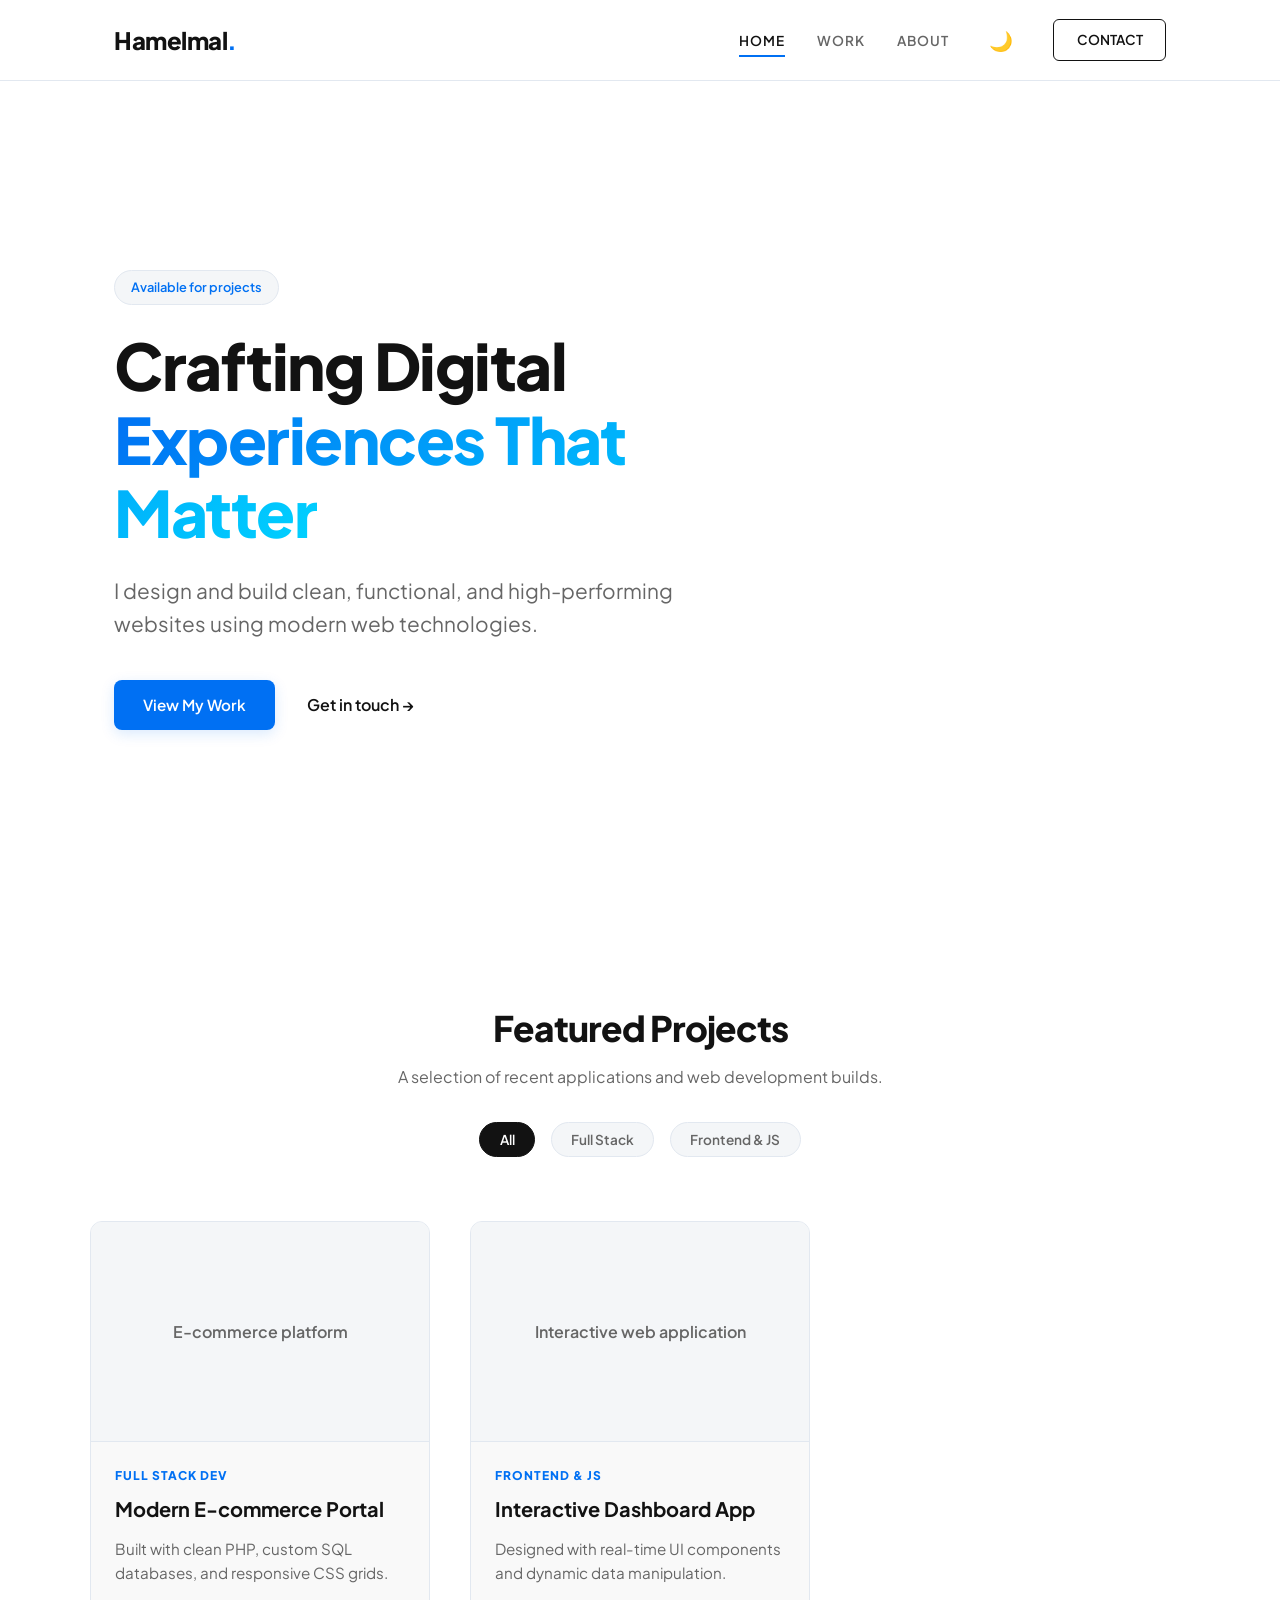
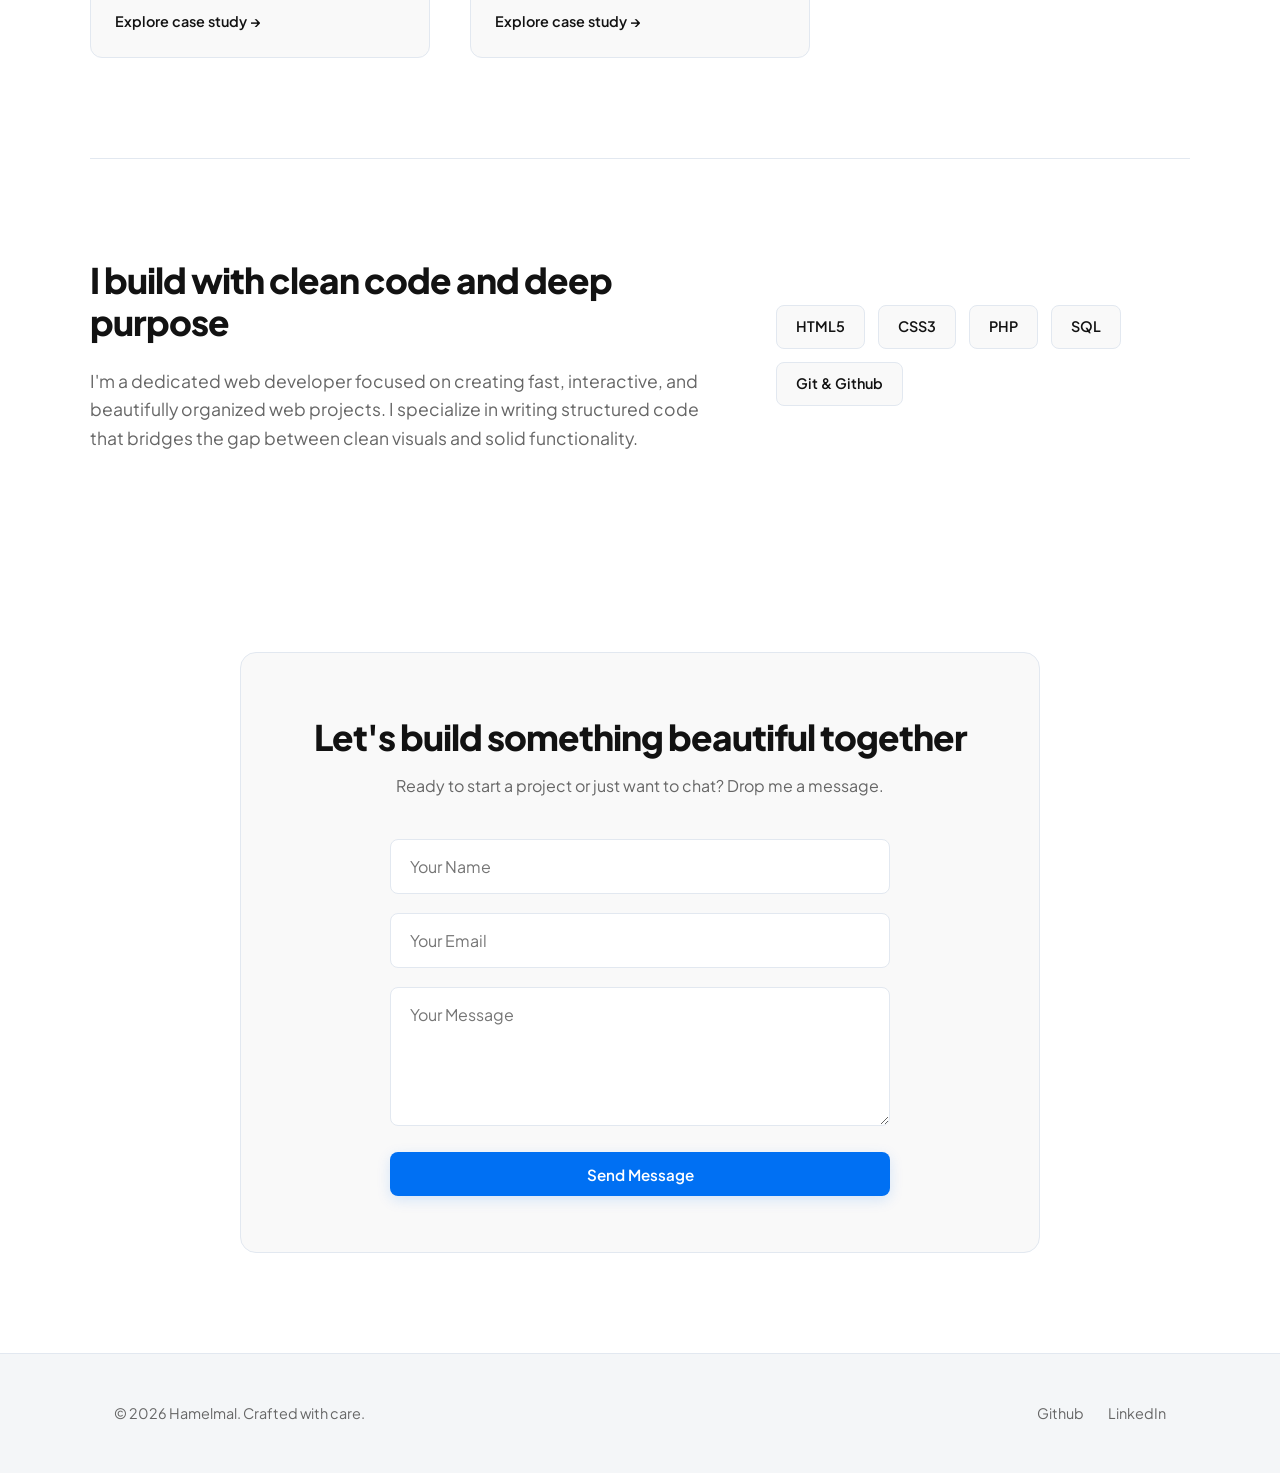
==== Hamelmal-portfolio/index.html @ d81bc96d "Add files via upload" ====
<!DOCTYPE html>
<html lang="en">
<head>
  <meta charset="UTF-8">
  <meta name="viewport" content="width=device-width, initial-scale=1.0">
  <title>Hamelmal | Portfolio</title>
  <link rel="stylesheet" href="style/style.css">
  <link rel="preconnect" href="https://fonts.googleapis.com">
  <link rel="preconnect" href="https://fonts.gstatic.com" crossorigin>
  <link href="https://fonts.googleapis.com/css2?family=Plus+Jakarta+Sans:wght@300;400;600;800&display=swap" rel="stylesheet">
</head>
<body>
  <header>
    <nav class="container">
      <div class="logo">Hamelmal<span>.</span></div>
      <ul class="nav-links">
        <li><a href="#hero" class="nav-link active">HOME</a></li>
        <li><a href="#projects" class="nav-link">WORK</a></li>
        <li><a href="#about" class="nav-link">ABOUT</a></li>
        <li><button id="theme-toggle" aria-label="Toggle Theme" class="theme-btn">🌙</button></li>
        <li><a href="#contact" class="btn-secondary">CONTACT</a></li>
      </ul>
    </nav>
  </header>

  <section id="hero" class="hero-section container">
    <div class="hero-content">
      <span class="badge">Available for projects</span>
      <h1>Crafting Digital <br><span class="gradient-text">Experiences That Matter</span></h1>
      <p>I design and build clean, functional, and high-performing websites using modern web technologies.</p>
      <div class="hero-cta">
        <a href="#projects" class="btn-primary">View My Work</a>
        <a href="#contact" class="btn-text">Get in touch &rarr;</a>
      </div>
    </div>
  </section>

  <section id="projects" class="projects-section container reveal-on-scroll">
    <div class="section-header">
      <h2>Featured Projects</h2>
      <p>A selection of recent applications and web development builds.</p>
      
      <!-- Project Filter Control -->
      <div class="filter-container">
        <button class="filter-btn active" data-filter="all">All</button>
        <button class="filter-btn" data-filter="fullstack">Full Stack</button>
        <button class="filter-btn" data-filter="frontend">Frontend & JS</button>
      </div>
    </div>

    <div class="projects-grid">
      <div class="project-card" data-category="fullstack">
        <div class="project-image">
          <div class="image-placeholder">E-commerce platform</div>
        </div>
        <div class="project-info">
          <span class="project-category">Full Stack Dev</span>
          <h3>Modern E-commerce Portal</h3>
          <p>Built with clean PHP, custom SQL databases, and responsive CSS grids.</p>
          <a href="#" class="project-link">Explore case study &rarr;</a>
        </div>
      </div>

      <div class="project-card" data-category="frontend">
        <div class="project-image">
          <div class="image-placeholder">Interactive web application</div>
        </div>
        <div class="project-info">
          <span class="project-category">Frontend & JS</span>
          <h3>Interactive Dashboard App</h3>
          <p>Designed with real-time UI components and dynamic data manipulation.</p>
          <a href="#" class="project-link">Explore case study &rarr;</a>
        </div>
      </div>
    </div>
  </section>

  <section id="about" class="about-section container reveal-on-scroll">
    <div class="about-grid">
      <div class="about-text">
        <h2>I build with clean code and deep purpose</h2>
        <p>I'm a dedicated web developer focused on creating fast, interactive, and beautifully organized web projects. I specialize in writing structured code that bridges the gap between clean visuals and solid functionality.</p>
      </div>
      <div class="skills-tags">
        <span>HTML5</span>
        <span>CSS3</span>
        <span>PHP</span>
        <span>SQL</span>
        <span>Git & Github</span>
      </div>
    </div>
  </section>

  <section id="contact" class="contact-section container reveal-on-scroll">
    <div class="contact-card">
      <h2>Let's build something beautiful together</h2>
      <p>Ready to start a project or just want to chat? Drop me a message.</p>
      <form id="contact-form" class="contact-form">
        <div class="form-group">
          <input type="text" id="name" required placeholder="Your Name">
        </div>
        <div class="form-group">
          <!-- Added crucial email field -->
          <input type="email" id="email" required placeholder="Your Email">
        </div>
        <div class="form-group">
          <textarea id="message" required placeholder="Your Message" rows="5"></textarea>
        </div>
        <button type="submit" class="btn-primary">Send Message</button>
        <div id="form-feedback" class="form-feedback hidden"></div>
      </form>
    </div>
  </section>

  <footer>
    <div class="container footer-content">
      <p>&copy; 2026 Hamelmal. Crafted with care.</p>
      <div class="footer-links">
        <a href="https://github.com/hamelmal22">Github</a>
        <a href="#">LinkedIn</a>
      </div>
    </div>
  </footer>

  <script src="script.js"></script>
</body>
</html>
---- Hamelmal-portfolio/style/style.css ----
/* ==========================================================================
   1. VARIABLES & THEMES
   ========================================================================== */
:root {
  /* Fonts */
  --font-primary: 'Plus Jakarta Sans', sans-serif;

  /* Light Theme Palette */
  --bg-primary: #ffffff;
  --bg-secondary: #f4f6f8;
  --bg-card: #f9f9f9;
  --text-primary: #121212;
  --text-secondary: #666666;
  --accent-color: #0070f3;
  --accent-glow: rgba(0, 112, 243, 0.15);
  --border-color: #e2e8f0;
  
  /* Animations & Spacing */
  --transition-speed: 0.3s;
  --transition-bounce: cubic-bezier(0.175, 0.885, 0.32, 1.275);
  --container-width: 1100px;
}

[data-theme="dark"] {
  /* Dark Theme Palette */
  --bg-primary: #0f111a;
  --bg-secondary: #0a0c12;
  --bg-card: #1a1d2e;
  --text-primary: #f8f9fa;
  --text-secondary: #a0aec0;
  --accent-color: #3b82f6;
  --accent-glow: rgba(59, 130, 246, 0.25);
  --border-color: #2d3748;
}

/* ==========================================================================
   2. GLOBAL RESET & BASE STYLES
   ========================================================================== */
* {
  box-sizing: border-box;
  margin: 0;
  padding: 0;
}

html {
  scroll-behavior: smooth;
}

body {
  font-family: var(--font-primary);
  background-color: var(--bg-primary);
  color: var(--text-primary);
  line-height: 1.6;
  transition: background-color var(--transition-speed), color var(--transition-speed);
  overflow-x: hidden;
}

a {
  color: inherit;
  text-decoration: none;
  transition: color var(--transition-speed);
}

img {
  max-width: 100%;
  display: block;
}

ul {
  list-style: none;
}

button, input, textarea {
  font-family: inherit;
}

/* ==========================================================================
   3. UTILITY CLASSES & REVEAL SYSTEM
   ========================================================================== */
.container {
  max-width: var(--container-width);
  margin: 0 auto;
  padding: 0 1.5rem;
}

.gradient-text {
  background: linear-gradient(135deg, var(--accent-color), #00d2ff);
  -webkit-background-clip: text;
  -webkit-text-fill-color: transparent;
  background-clip: text;
}

/* Scroll reveal properties */
.reveal-on-scroll {
  opacity: 0;
  transform: translateY(30px);
  transition: opacity 0.8s cubic-bezier(0.25, 1, 0.5, 1), 
              transform 0.8s cubic-bezier(0.25, 1, 0.5, 1);
}

.reveal-on-scroll.active {
  opacity: 1;
  transform: translateY(0);
}

.hidden {
  display: none !important;
}

/* ==========================================================================
   4. NAVIGATION HEADER
   ========================================================================== */
header {
  position: fixed;
  top: 0;
  left: 0;
  width: 100%;
  background-color: rgba(var(--bg-primary), 0.8);
  backdrop-filter: blur(10px);
  -webkit-backdrop-filter: blur(10px);
  border-bottom: 1px solid var(--border-color);
  z-index: 1000;
  transition: background-color var(--transition-speed), border-color var(--transition-speed);
}

nav {
  display: flex;
  justify-content: space-between;
  align-items: center;
  height: 80px;
}

.logo {
  font-size: 1.5rem;
  font-weight: 800;
  letter-spacing: -0.5px;
}

.logo span {
  color: var(--accent-color);
}

.nav-links {
  display: flex;
  align-items: center;
  gap: 2rem;
}

.nav-link {
  font-size: 0.85rem;
  font-weight: 600;
  letter-spacing: 1px;
  color: var(--text-secondary);
  padding: 0.5rem 0;
  position: relative;
}

.nav-link:hover,
.nav-link.active {
  color: var(--text-primary);
}

/* Elegant bottom-border indicator for active states */
.nav-link::after {
  content: '';
  position: absolute;
  bottom: 0;
  left: 0;
  width: 100%;
  height: 2px;
  background-color: var(--accent-color);
  transform: scaleX(0);
  transform-origin: right;
  transition: transform 0.3s ease;
}

.nav-link.active::after {
  transform: scaleX(1);
  transform-origin: left;
}

/* Interactive Theme Toggle Button */
.theme-btn {
  background: none;
  border: none;
  font-size: 1.2rem;
  cursor: pointer;
  padding: 0.5rem;
  border-radius: 50%;
  transition: transform var(--transition-speed) var(--transition-bounce), background-color var(--transition-speed);
  display: flex;
  align-items: center;
  justify-content: center;
}

.theme-btn:hover {
  transform: scale(1.15) rotate(15deg);
  background-color: var(--bg-secondary);
}

/* ==========================================================================
   5. BUTTON STYLING
   ========================================================================== */
.btn-primary {
  display: inline-block;
  background-color: var(--accent-color);
  color: #ffffff;
  padding: 0.8rem 1.8rem;
  font-size: 0.95rem;
  font-weight: 600;
  border: none;
  border-radius: 8px;
  cursor: pointer;
  transition: all var(--transition-speed) ease;
  box-shadow: 0 4px 14px var(--accent-glow);
}

.btn-primary:hover {
  transform: translateY(-2px);
  box-shadow: 0 6px 20px var(--accent-glow);
  opacity: 0.95;
}

.btn-secondary {
  display: inline-block;
  border: 1px solid var(--text-primary);
  background-color: transparent;
  color: var(--text-primary);
  padding: 0.6rem 1.4rem;
  font-size: 0.85rem;
  font-weight: 600;
  border-radius: 6px;
  transition: all var(--transition-speed) ease;
}

.btn-secondary:hover {
  background-color: var(--text-primary);
  color: var(--bg-primary);
}

.btn-text {
  display: inline-flex;
  align-items: center;
  font-weight: 600;
  color: var(--text-primary);
  gap: 0.5rem;
  transition: gap var(--transition-speed) ease;
}

.btn-text:hover {
  gap: 0.8rem;
  color: var(--accent-color);
}

/* ==========================================================================
   6. HERO SECTION
   ========================================================================== */
.hero-section {
  min-height: 100vh;
  display: flex;
  align-items: center;
  padding-top: 100px; /* Header space */
}

.hero-content {
  max-width: 700px;
}

.badge {
  display: inline-block;
  background-color: var(--bg-secondary);
  border: 1px solid var(--border-color);
  color: var(--accent-color);
  font-size: 0.8rem;
  font-weight: 600;
  padding: 0.4rem 1rem;
  border-radius: 50px;
  margin-bottom: 1.5rem;
}

.hero-content h1 {
  font-size: clamp(2.5rem, 5vw, 4rem);
  line-height: 1.15;
  font-weight: 800;
  letter-spacing: -1.5px;
  margin-bottom: 1.5rem;
}

.hero-content p {
  font-size: clamp(1.1rem, 2vw, 1.3rem);
  color: var(--text-secondary);
  margin-bottom: 2.5rem;
  max-width: 580px;
}

.hero-cta {
  display: flex;
  align-items: center;
  gap: 2rem;
}

/* ==========================================================================
   7. WORK / PROJECTS SECTION
   ========================================================================== */
.projects-section {
  padding: 100px 0;
}

.section-header {
  text-align: center;
  margin-bottom: 4rem;
}

.section-header h2 {
  font-size: 2.2rem;
  font-weight: 800;
  letter-spacing: -1px;
  margin-bottom: 0.5rem;
}

.section-header p {
  color: var(--text-secondary);
}

/* Dynamic Filter System */
.filter-container {
  display: flex;
  justify-content: center;
  gap: 1rem;
  margin-top: 2rem;
  flex-wrap: wrap;
}

.filter-btn {
  background-color: var(--bg-secondary);
  border: 1px solid var(--border-color);
  color: var(--text-secondary);
  padding: 0.5rem 1.2rem;
  border-radius: 30px;
  font-size: 0.85rem;
  font-weight: 600;
  cursor: pointer;
  transition: all var(--transition-speed) ease;
}

.filter-btn:hover,
.filter-btn.active {
  background-color: var(--text-primary);
  border-color: var(--text-primary);
  color: var(--bg-primary);
}

/* Projects Grid Layout */
.projects-grid {
  display: grid;
  grid-template-columns: repeat(auto-fill, minmax(320px, 1fr));
  gap: 2.5rem;
}

.project-card {
  background-color: var(--bg-card);
  border: 1px solid var(--border-color);
  border-radius: 12px;
  overflow: hidden;
  display: flex;
  flex-direction: column;
  transition: transform 0.4s var(--transition-bounce), box-shadow 0.4s ease, opacity 0.4s ease;
}

.project-card:hover {
  transform: translateY(-8px);
  box-shadow: 0 12px 30px rgba(0, 0, 0, 0.08);
}

.project-image {
  position: relative;
  height: 220px;
  background-color: var(--bg-secondary);
  display: flex;
  align-items: center;
  justify-content: center;
  overflow: hidden;
  border-bottom: 1px solid var(--border-color);
}

.image-placeholder {
  font-weight: 600;
  font-size: 1rem;
  color: var(--text-secondary);
  text-align: center;
}

.project-info {
  padding: 1.5rem;
  display: flex;
  flex-direction: column;
  flex-grow: 1;
}

.project-category {
  color: var(--accent-color);
  font-size: 0.75rem;
  font-weight: 800;
  text-transform: uppercase;
  letter-spacing: 1px;
  margin-bottom: 0.5rem;
}

.project-info h3 {
  font-size: 1.25rem;
  font-weight: 700;
  margin-bottom: 0.75rem;
}

.project-info p {
  color: var(--text-secondary);
  font-size: 0.95rem;
  margin-bottom: 1.5rem;
  flex-grow: 1;
}

.project-link {
  font-weight: 600;
  font-size: 0.9rem;
  color: var(--text-primary);
  display: inline-flex;
  align-items: center;
  gap: 0.25rem;
  transition: gap var(--transition-speed) ease;
}

.project-link:hover {
  color: var(--accent-color);
  gap: 0.5rem;
}

/* ==========================================================================
   8. ABOUT SECTION
   ========================================================================== */
.about-section {
  padding: 100px 0;
  border-top: 1px solid var(--border-color);
}

.about-grid {
  display: grid;
  grid-template-columns: 1.2fr 0.8fr;
  gap: 4rem;
  align-items: center;
}

.about-text h2 {
  font-size: 2.2rem;
  font-weight: 800;
  letter-spacing: -1px;
  line-height: 1.2;
  margin-bottom: 1.5rem;
}

.about-text p {
  color: var(--text-secondary);
  font-size: 1.1rem;
}

.skills-tags {
  display: flex;
  flex-wrap: wrap;
  gap: 0.8rem;
}

.skills-tags span {
  background-color: var(--bg-card);
  border: 1px solid var(--border-color);
  color: var(--text-primary);
  padding: 0.6rem 1.2rem;
  font-size: 0.9rem;
  font-weight: 600;
  border-radius: 8px;
  transition: all var(--transition-speed) ease;
}

.skills-tags span:hover {
  background-color: var(--accent-color);
  color: #ffffff;
  border-color: var(--accent-color);
  transform: translateY(-2px);
}

/* ==========================================================================
   9. CONTACT FORM SECTION
   ========================================================================== */
.contact-section {
  padding: 100px 0;
}

.contact-card {
  background-color: var(--bg-card);
  border: 1px solid var(--border-color);
  border-radius: 16px;
  padding: 3.5rem;
  text-align: center;
  max-width: 800px;
  margin: 0 auto;
}

.contact-card h2 {
  font-size: 2.2rem;
  font-weight: 800;
  letter-spacing: -1px;
  margin-bottom: 0.5rem;
}

.contact-card p {
  color: var(--text-secondary);
  margin-bottom: 2.5rem;
}

.contact-form {
  display: flex;
  flex-direction: column;
  gap: 1.2rem;
  max-width: 500px;
  margin: 0 auto;
}

.form-group input,
.form-group textarea {
  width: 100%;
  padding: 1rem 1.2rem;
  border: 1px solid var(--border-color);
  background-color: var(--bg-primary);
  color: var(--text-primary);
  border-radius: 8px;
  font-size: 1rem;
  transition: border-color var(--transition-speed) ease, box-shadow var(--transition-speed) ease;
}

.form-group input:focus,
.form-group textarea:focus {
  outline: none;
  border-color: var(--accent-color);
  box-shadow: 0 0 0 4px var(--accent-glow);
}

/* Form validation feedback banners */
.form-feedback {
  margin-top: 1rem;
  padding: 1rem;
  border-radius: 8px;
  font-size: 0.95rem;
  font-weight: 600;
  text-align: left;
  animation: slideDown 0.3s ease-out;
}

.form-feedback.success {
  background-color: rgba(76, 175, 80, 0.1);
  color: #2e7d32;
  border: 1px solid rgba(76, 175, 80, 0.2);
}

.form-feedback.error {
  background-color: rgba(244, 67, 54, 0.1);
  color: #c62828;
  border: 1px solid rgba(244, 67, 54, 0.2);
}

/* ==========================================================================
   10. FOOTER
   ========================================================================== */
footer {
  padding: 3rem 0;
  border-top: 1px solid var(--border-color);
  background-color: var(--bg-secondary);
}

.footer-content {
  display: flex;
  justify-content: space-between;
  align-items: center;
  flex-wrap: wrap;
  gap: 1.5rem;
  color: var(--text-secondary);
  font-size: 0.9rem;
}

.footer-links {
  display: flex;
  gap: 1.5rem;
}

.footer-links a:hover {
  color: var(--accent-color);
}

/* ==========================================================================
   11. ANIMATIONS & RESPONSIVE DESIGN
   ========================================================================== */
@keyframes slideDown {
  from {
    opacity: 0;
    transform: translateY(-10px);
  }
  to {
    opacity: 1;
    transform: translateY(0);
  }
}

/* Responsive Media Queries */
@media (max-width: 900px) {
  .about-grid {
    grid-template-columns: 1fr;
    gap: 2.5rem;
  }
}

@media (max-width: 600px) {
  nav {
    height: 70px;
  }

  .nav-links {
    gap: 1rem;
  }

  .nav-link {
    font-size: 0.75rem;
  }

  .hero-cta {
    flex-direction: column;
    align-items: flex-start;
    gap: 1.2rem;
  }

  .btn-primary {
    width: 100%;
    text-align: center;
  }

  .contact-card {
    padding: 2rem 1.5rem;
  }

  .footer-content {
    flex-direction: column;
    text-align: center;
  }
}
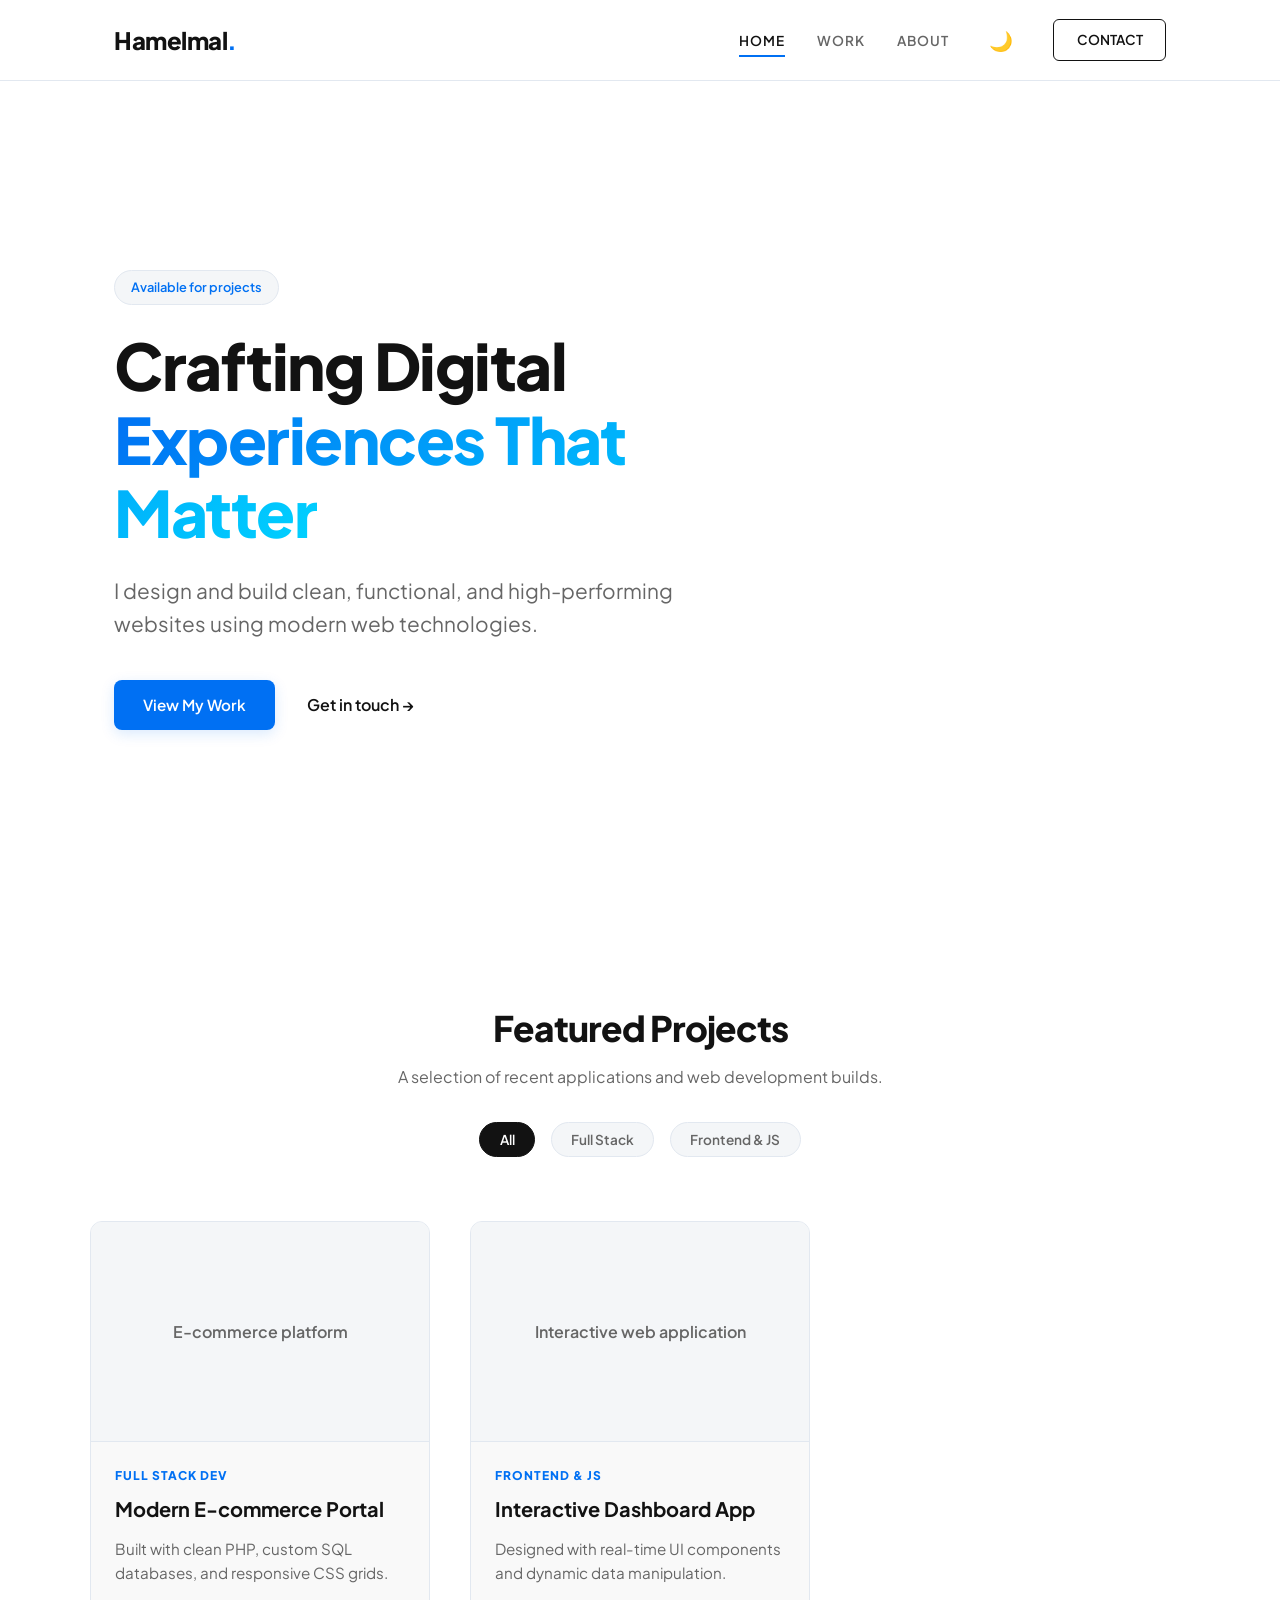
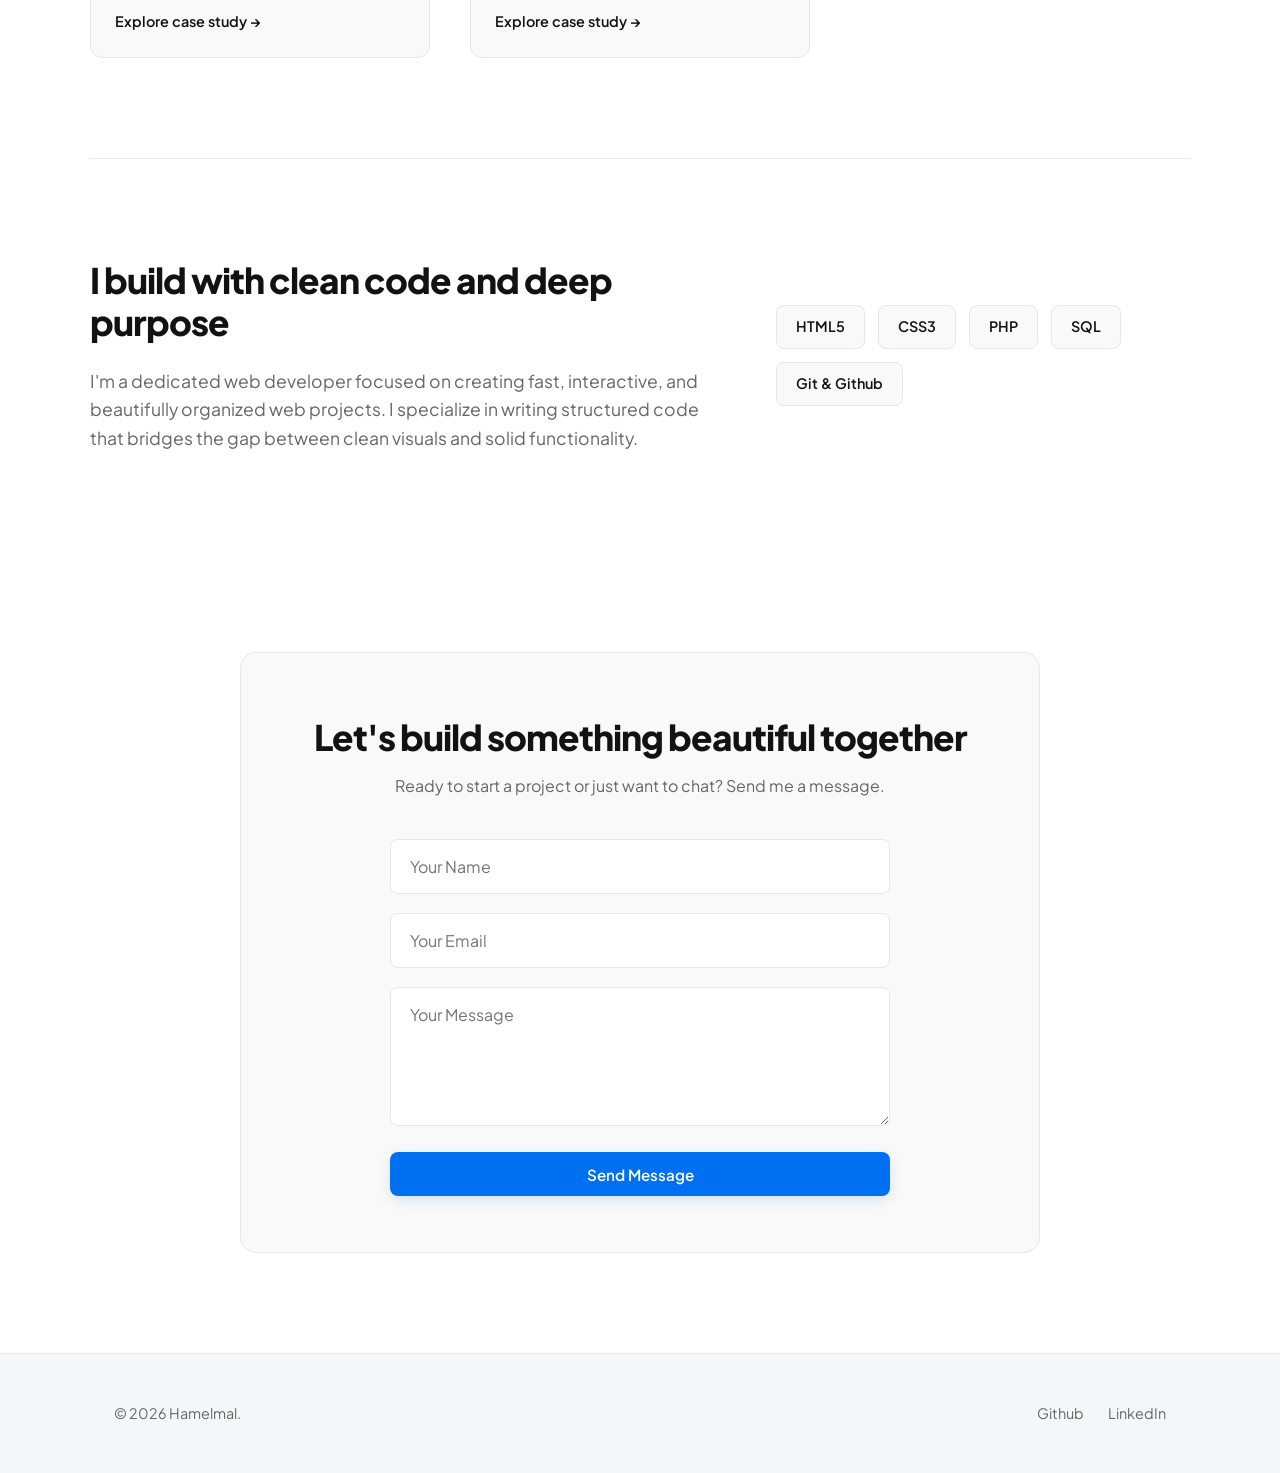
==== commit 06d9c00a: "Update index.html" ====
--- a/Hamelmal-portfolio/index.html
+++ b/Hamelmal-portfolio/index.html
@@ -94,7 +94,7 @@
   <section id="contact" class="contact-section container reveal-on-scroll">
     <div class="contact-card">
       <h2>Let's build something beautiful together</h2>
-      <p>Ready to start a project or just want to chat? Drop me a message.</p>
+      <p>Ready to start a project or just want to chat? Send me a message.</p>
       <form id="contact-form" class="contact-form">
         <div class="form-group">
           <input type="text" id="name" required placeholder="Your Name">
@@ -114,7 +114,7 @@
 
   <footer>
     <div class="container footer-content">
-      <p>&copy; 2026 Hamelmal. Crafted with care.</p>
+      <p>&copy; 2026 Hamelmal.</p>
       <div class="footer-links">
         <a href="https://github.com/hamelmal22">Github</a>
         <a href="#">LinkedIn</a>
